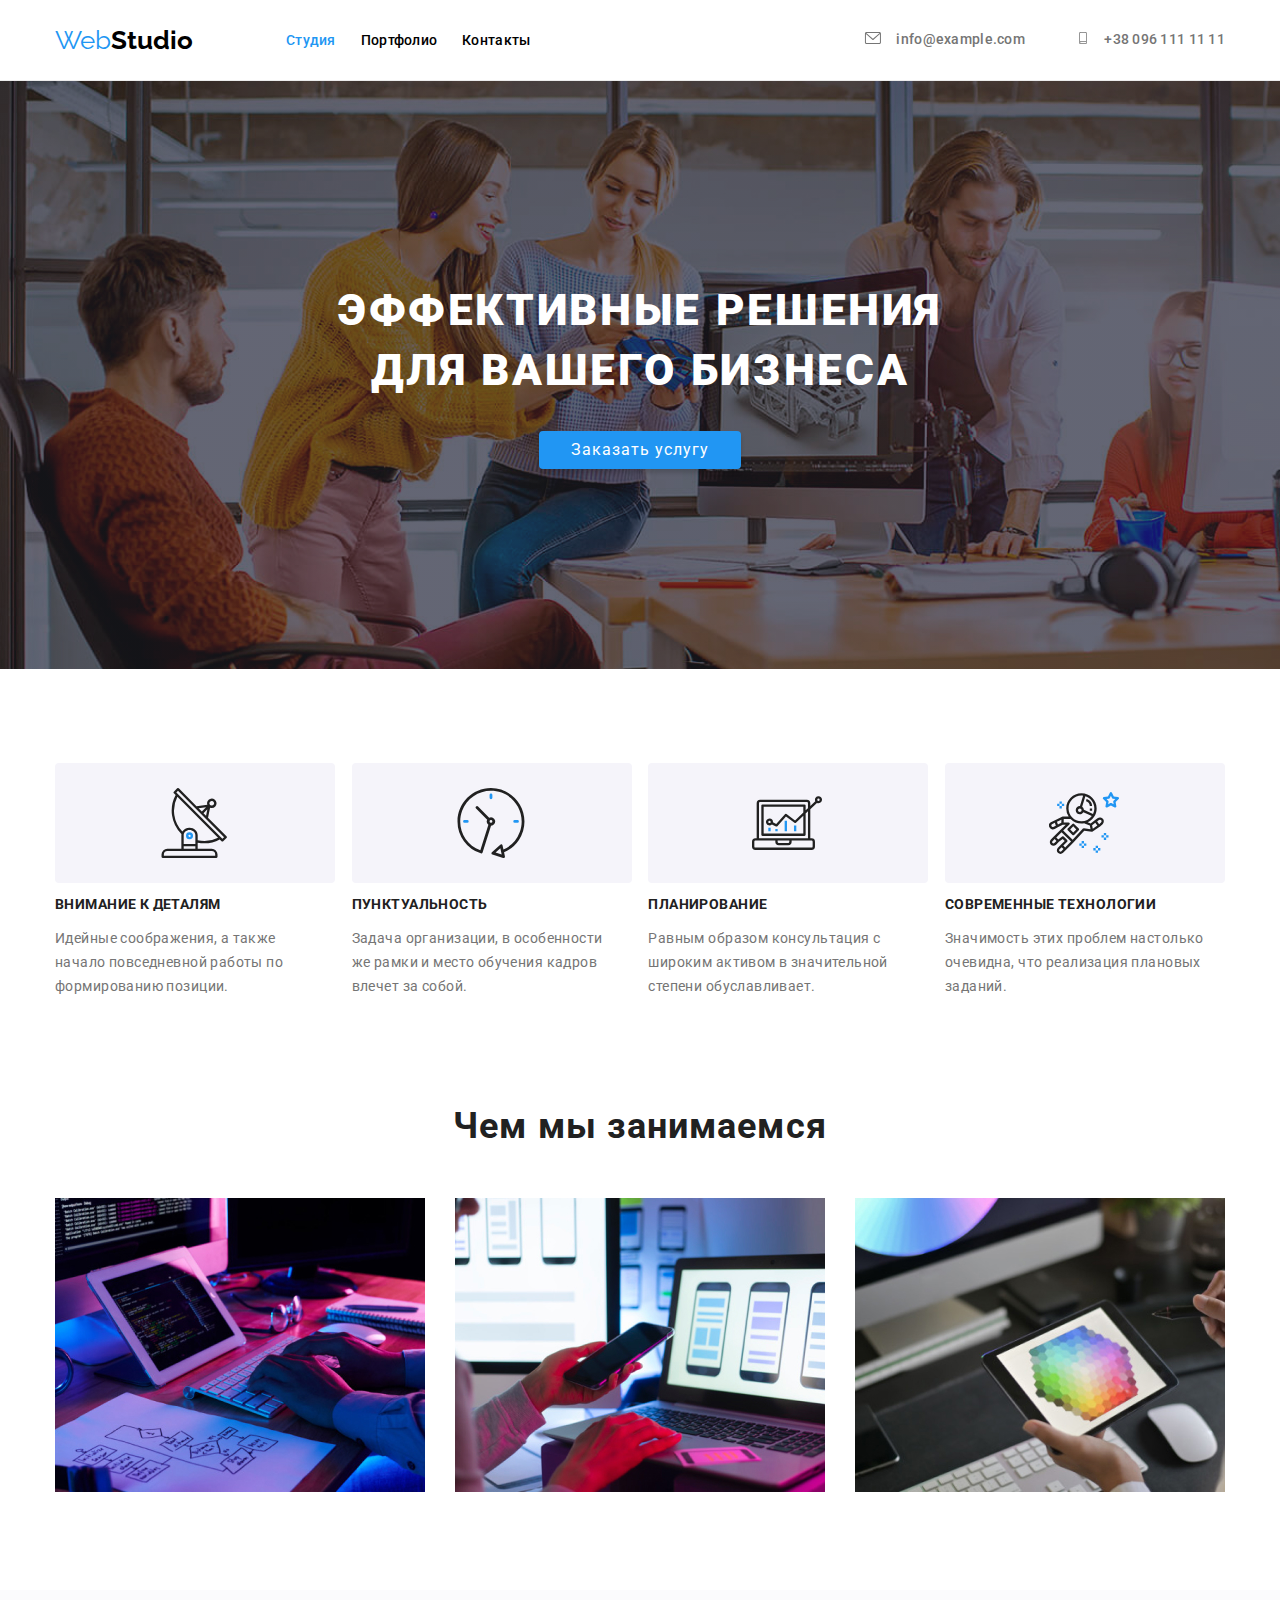
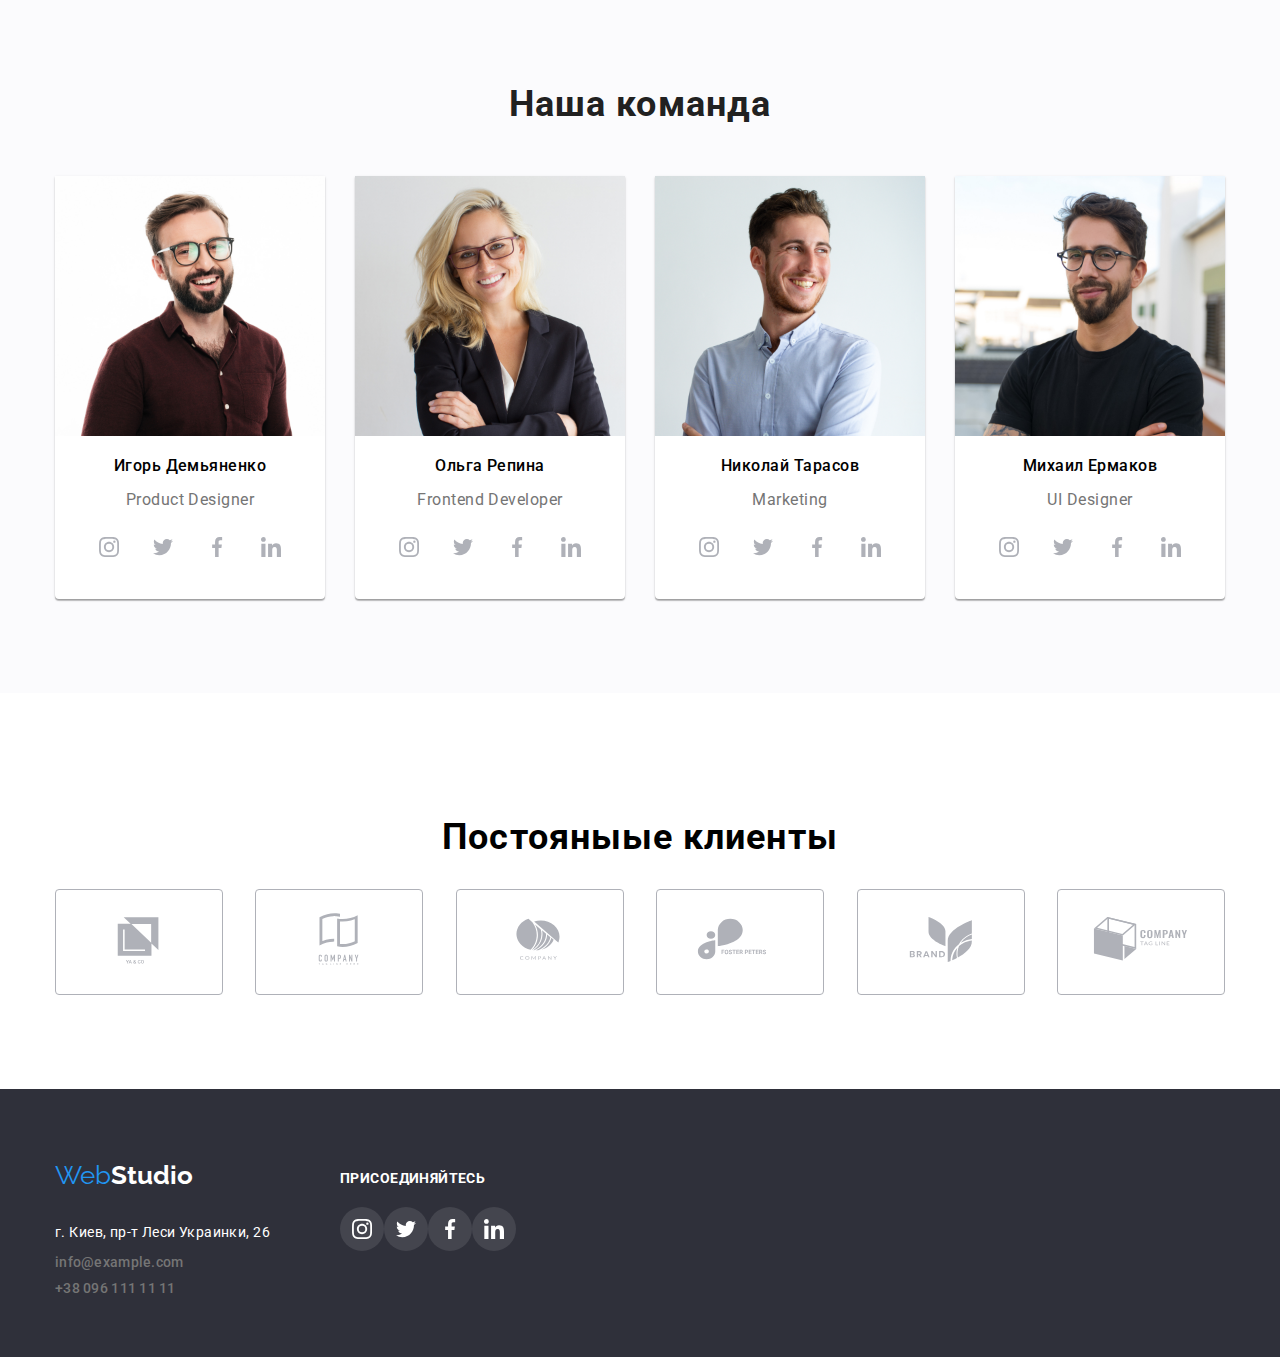
==== index.html @ 8122bf63 "клонировал 4 репозиторий" ====
<!DOCTYPE html>
<html lang="ru">
  <head>
    <meta charset="UTF-8" />
    <meta http-equiv="X-UA-Compatible" content="IE=edge" />
    <meta name="viewport" content="width=device-width, initial-scale=1.0" />
    <title>Document</title>
    <link rel="preconnect" href="https://fonts.googleapis.com" />
    <link rel="preconnect" href="https://fonts.gstatic.com" crossorigin />
    <link
      href="https://fonts.googleapis.com/css2?family=Raleway:wght@700&family=Roboto:wght@400;500;700;900&display=swap"
      rel="stylesheet"
    />
    <link
      rel="stylesheet"
      href="https://cdn.jsdelivr.net/npm/modern-normalize@1.1.0/modern-normalize.min.css"
    />
    <link rel="stylesheet" href="./css/style.css" />
  </head>

  <body>
    <header class="header">
      <div class="container header-container">
        <nav class="nav">
          <a class="logo" href="./index.html"
            ><span class="logo-text">Web</span>Studio</a
          >
          <ul class="nav-list">
            <li class="nav-item">
              <a class="nav-link active" href="./index.html">Студия</a>
            </li>
            <li class="nav-item">
              <a class="nav-link" href="./portfolio.html">Портфолио</a>
            </li>
            <li class="nav-item">
              <a class="nav-link" href="#">Контакты</a>
            </li>
          </ul>
        </nav>
        <ul class="header-contacts">
          <li class="header-contact">
            <a class="header-contact-link" href="mailto:info@example.com">
              <svg width="20px" height="12px" class="header-icon">
                <use href="./images/icons.svg#icon-masage"></use>
              </svg>
              info@example.com</a
            >
          </li>
          <li class="header-contact">
            <a class="header-contact-link" href="tel:+380961111111">
              <svg width="16px" height="12px" class="header-icon">
                <use href="./images/icons.svg#icon-smartphone"></use>
              </svg>
              +38 096 111 11 11</a
            >
          </li>
        </ul>
      </div>
    </header>
    <main>
      <section class="hero section">
        <div class="container">
          <h1 class="title">Эффективные решения для вашего бизнеса</h1>
          <button class="btn">Заказать услугу</button>
        </div>
      </section>
      <section class="section about-us">
        <div class="container">
          <ul class="about-us-list">
            <li class="about-us-items">
              <div class="about-scr">
                <svg width="70px" height="70px">
                  <use href="./images/icons.svg#icon-anten"></use>
                </svg>
              </div>
              <h3 class="about-us-title">Внимание к деталям</h3>
              <p class="about-us-text">
                Идейные соображения, а также начало повседневной работы по
                формированию позиции.
              </p>
            </li>
            <li class="about-us-items">
              <div class="about-scr">
                <svg width="70px" height="70px">
                  <use href="./images/icons.svg#icon-clock"></use>
                </svg>
              </div>
              <h3 class="about-us-title">Пунктуальность</h3>
              <p class="about-us-text">
                Задача организации, в особенности же рамки и место обучения
                кадров влечет за собой.
              </p>
            </li>
            <li class="about-us-items">
              <div class="about-scr">
                <svg width="70px" height="70px">
                  <use href="./images/icons.svg#icon-diagram"></use>
                </svg>
              </div>
              <h3 class="about-us-title">Планирование</h3>
              <p class="about-us-text">
                Равным образом консультация с широким активом в значительной
                степени обуславливает.
              </p>
            </li>
            <li class="about-us-items">
              <div class="about-scr">
                <svg width="70px" height="70px">
                  <use href="./images/icons.svg#icon-astronaut"></use>
                </svg>
              </div>
              <h3 class="about-us-title">Современные технологии</h3>
              <p class="about-us-text">
                Значимость этих проблем настолько очевидна, что реализация
                плановых заданий.
              </p>
            </li>
          </ul>
        </div>
      </section>
      <section class="section work">
        <div class="container">
          <h2 class="work-heading">Чем мы занимаемся</h2>
          <ul class="work-list">
            <li class="work-item">
              <img
                class="work-img"
                src="./images/1img.jpg"
                alt="img"
                width="370"
              />
            </li>
            <li class="work-item">
              <img
                class="work-img"
                src="./images/2img.jpg"
                alt="img"
                width="370"
              />
            </li>
            <li class="work-item">
              <img
                class="work-img"
                src="./images/img.jpg"
                alt="img"
                width="370"
              />
            </li>
          </ul>
        </div>
      </section>
      <section class="team section">
        <div class="container">
          <h2 class="team-heading">Наша команда</h2>
          <ul class="team-list">
            <li class="team-boxes">
              <img
                class="img-team"
                src="./images/face.jpg"
                alt="face"
                width="270"
              />
              <div class="team-link">
                <h3 class="team-names">Игорь Демьяненко</h3>
                <p class="team-position">Product Designer</p>

                <ul class="team-icons">
                  <li class="team-icon">
                    <a class="social-link" href="#">
                      <svg class="team-scr" width="20" height="20">
                        <use
                          href="./images/icons.svg#icon-instagram"
                        ></use></svg
                    ></a>
                  </li>
                  <li class="team-icon">
                    <a class="social-link" href="#">
                      <svg class="team-scr" width="20" height="20">
                        <use href="./images/icons.svg#icon-twitter"></use></svg
                    ></a>
                  </li>
                  <li class="team-icon">
                    <a class="social-link" href="">
                      <svg class="team-scr" width="20" height="20">
                        <use href="./images/icons.svg#icon-facebook"></use></svg
                    ></a>
                  </li>
                  <li class="team-icon">
                    <a class="social-link" href=""
                      ><svg class="team-scr" width="20" height="20">
                        <use href="./images/icons.svg#icon-linkedin"></use>
                      </svg>
                    </a>
                  </li>
                </ul>
              </div>
            </li>
            <li class="team-boxes">
              <img
                class="img-team"
                src="./images/face1.jpg"
                alt="face"
                width="270"
              />
              <div class="team-link">
                <h3 class="team-names">Ольга Репина</h3>
                <p class="team-position">Frontend Developer</p>

                <ul class="team-icons">
                  <li class="team-icon">
                    <a class="social-link" href="#">
                      <svg class="team-scr" width="20" height="20">
                        <use
                          href="./images/icons.svg#icon-instagram"
                        ></use></svg
                    ></a>
                  </li>
                  <li class="team-icon">
                    <a class="social-link" href="#">
                      <svg class="team-scr" width="20" height="20">
                        <use href="./images/icons.svg#icon-twitter"></use></svg
                    ></a>
                  </li>
                  <li class="team-icon">
                    <a class="social-link" href="">
                      <svg class="team-scr" width="20" height="20">
                        <use href="./images/icons.svg#icon-facebook"></use></svg
                    ></a>
                  </li>
                  <li class="team-icon">
                    <a class="social-link" href=""
                      ><svg class="team-scr" width="20" height="20">
                        <use href="./images/icons.svg#icon-linkedin"></use>
                      </svg>
                    </a>
                  </li>
                </ul>
              </div>
            <li class="team-boxes boxes">
              <img
                class="img-team"
                src="./images/face2.jpg"
                alt="face"
                width="270"
              />
              <div class="team-link">
                <h3 class="team-names">Николай Тарасов</h3>
                <p class="team-position">Marketing</p>
                <ul class="team-icons">
                  <li class="team-icon">
                    <a class="social-link" href="#">
                      <svg class="team-scr" width="20" height="20">
                        <use
                          href="./images/icons.svg#icon-instagram"
                        ></use></svg
                    ></a>
                  </li>
                  <li class="team-icon">
                    <a class="social-link" href="#">
                      <svg class="team-scr" width="20" height="20">
                        <use href="./images/icons.svg#icon-twitter"></use></svg
                    ></a>
                  </li>
                  <li class="team-icon">
                    <a class="social-link" href="">
                      <svg class="team-scr" width="20" height="20">
                        <use href="./images/icons.svg#icon-facebook"></use></svg
                    ></a>
                  </li>
                  <li class="team-icon">
                    <a class="social-link" href=""
                      ><svg class="team-scr" width="20" height="20">
                        <use href="./images/icons.svg#icon-linkedin"></use>
                      </svg>
                    </a>
                  </li>
                </ul>
              </div>
            </li>
            <li class="team-boxes">
              <img
                class="img-team"
                src="./images/face3.jpg"
                alt="face"
                width="270"
              />
              <div class="team-link">
                <h3 class="team-names">Михаил Ермаков</h3>
                <p class="team-position">UI Designer</p>
                <ul class="team-icons">
                  <li class="team-icon">
                    <a class="social-link" href="#">
                      <svg class="team-scr" width="20" height="20">
                        <use
                          href="./images/icons.svg#icon-instagram"
                        ></use></svg
                    ></a>
                  </li>
                  <li class="team-icon">
                    <a class="social-link" href="#">
                      <svg class="team-scr" width="20" height="20">
                        <use href="./images/icons.svg#icon-twitter"></use></svg
                    ></a>
                  </li>
                  <li class="team-icon">
                    <a class="social-link" href="">
                      <svg class="team-scr" width="20" height="20">
                        <use href="./images/icons.svg#icon-facebook"></use></svg
                    ></a>
                  </li>
                  <li class="team-icon">
                    <a class="social-link" href=""
                      ><svg class="team-scr" width="20" height="20">
                        <use href="./images/icons.svg#icon-linkedin"></use>
                      </svg>
                    </a>
                  </li>
                </ul>
              </div>
            </li>
            </li>
            </ul>
        </div>
      </section>
      <section class="section">
        <div class="container">
          <h2 class="client">Постояныые клиенты</h2>
          <ul class="client-list">
            <li class="client-icons">
              <svg width="106" height="60" class="clients-logo">
                <use href="./images/icons.svg#icon-logo-1"></use>
              </svg>
            </li>
            <li class="client-icons">
              <svg width="106" height="60" class="clients-logo">
                <use href="./images/icons.svg#icon-logo-2"></use>
              </svg>
            </li>
            <li class="client-icons">
              <svg width="106" height="60" class="clients-logo">
                <use href="./images/icons.svg#icon-logo-3"></use>
              </svg>
            </li>
            <li class="client-icons">
              <svg width="106" height="60" class="clients-logo">
                <use href="./images/icons.svg#icon-logo-4"></use>
              </svg>
            </li>
            <li class="client-icons">
              <svg width="106" height="60" class="clients-logo">
                <use href="./images/icons.svg#icon-logo-5"></use>
              </svg>
            </li>
            <li class="client-icons">
              <svg width="106" height="60" class="clients-logo">
                <use href="./images/icons.svg#icon-logo-6"></use>
              </svg>
            </li>
          </ul>
        </div>
      </section>
    </main>
    <footer class="footer">
      <div class="container footer-container">
        <div>
          <a class="footer-logo" href="/index.html"
            ><span class="logo-text">Web</span>Studio</a
          >
          <address class="footer-address">
            <p class="footer-map">г. Киев, пр-т Леси Украинки, 26</p>
            <a class="footer-contacts" href="mailto:info@example.com"
              >info@example.com</a
            >
            <a class="footer-contacts" href="tel:+380961111111"
              >+38 096 111 11 11</a
            >
          </address>
        </div>
        <div class="footer-link-section">
          <h2 class="footer-join">присоединяйтесь</h2>
          <ul class="footer-link">
            <li class="footer-social-icon">
              <a class="footer-social-link" href="#">
                <svg class="team-scr" width="20" height="20">
                  <use href="./images/icons.svg#icon-instagram"></use></svg
              ></a>
            </li>
            <li class="footer-social-icon">
              <a class="footer-social-link" href="#">
                <svg class="team-scr" width="20" height="20">
                  <use href="./images/icons.svg#icon-twitter"></use></svg
              ></a>
            </li>
            <li class="footer-social-icon">
              <a class="footer-social-link" href="#">
                <svg class="team-scr" width="20" height="20">
                  <use href="./images/icons.svg#icon-facebook"></use></svg
              ></a>
            </li>
            <li class="footer-social-icon">
              <a class="footer-social-link" href="#"
                ><svg class="team-scr" width="20" height="20">
                  <use href="./images/icons.svg#icon-linkedin"></use>
                </svg>
              </a>
            </li>
          </ul>
        </div>
      </div>
    </footer>
  </body>
</html>
---- css/style.css ----
body {
  font-family: Roboto, sans-serif, raleway;
  background-color: white;
}

ul {
  margin: 0;
  padding: 0;
  list-style: none;
}

.footer {
  background-color: #2f303a;
  padding: 60px 0;
}

/* общие стили для одинаковых элементов */
.section {
  padding-top: 94px;
  padding-bottom: 94px;
}

.container {
  margin-right: auto;
  margin-left: auto;
  width: 1200px;
  padding-left: 15px;
  padding-right: 15px;
}

.hero {
  background-color: #2f303a;
  padding-top: 200px;
  padding-bottom: 200px;

  background-image: url(../images/backgound.jpg);
  background-image: linear-gradient(
      to right,
      rgba(48, 49, 59, 0.4),
      rgba(47, 48, 58, 0.4)
    ),
    url(../images/backgound.jpg);

  background-repeat: no-repeat;
  background-size: 1600px 600px;
}

header {
  border-bottom: 1px solid #ececec;

}

header{
  border-bottom: 1px solid #ECECEC;

}

/* button styles start */
.btn {
  display: block;
  margin: 0 auto;

  padding-left: 32px;
  padding-right: 32px;
  padding-top: 10px;
  padding-bottom: 10px;

  font-family: inherit;
  letter-spacing: 0.06em;
  color: white;

  background: #2196f3;
  box-shadow: 0px 4px 4px rgba(0, 0, 0, 0.15);
  border-radius: 4px;
  font-size: 16px;

  

  cursor: pointer;
  border: none;
}

.portfolio-buttons li + li {
  margin-left: 8px;
}

.portfolio-buttons {
  display: flex;
  justify-content: center;
  margin: 0px;
  padding: 0px;
  margin-bottom: 50px;
}

.portfolio-button {
  margin-left: 8px;

  font-family: inherit;
  font-weight: 500;
  font-size: 16px;
  line-height: 1.62;
  text-align: center;
  letter-spacing: 0.03em;
  color: #212121;

  padding-left: 22px;
  padding-right: 22px;
  padding-top: 6px;
  padding-bottom: 6px;

  background: #f5f4fa;
  border-radius: 4px;
  border: none;
  cursor: pointer;
}
.portfolio-button:hover,
.portfolio-button:focus {
  background-color: #2196f3;
  color: #ffffff;
}
.actived {
  background-color: #2196f3;
  color: white;
}

.ac
/* button styles end */

/* header start */
.header {
  border: 1px solid #ececec;
  margin-bottom: 0px;
}

.header-container {
  display: flex;
}

.nav {
  display: flex;
  align-items: center;
}

.logo {
  color: black;
  font-family: Raleway;
  font-style: normal;
  font-weight: bold;
  font-size: 26px;
  line-height: 2;
  text-decoration: none;
  margin-right: 93px;
}

.logo-text {
  color: #2196f3;
  font-weight: 400;
  letter-spacing: 0.03;
  font-size: 26px;
  line-height: 1, 19;
}

.nav-item {
  padding-top: 18px;
  padding-bottom: 18px;
}
.nav-item:not(:last-child) {
  margin-right: 25px;
}

.nav-list {
  display: flex;
}

.nav-link {
  color: black;
  text-decoration: none;
  font-family: Roboto;
  font-style: normal;
  font-weight: 500;
  letter-spacing: 0.02em;
  font-size: 14px;
  line-height: 1.14;
  padding: 30px 0;
}
.nav-link:hover,
.nav-link:focus {
  color: #2196f3;
}

.active {
  color: #2196f3;
}

.header-contacts {
  display: flex;
  margin-left: auto;
}
.header-icon {
  margin-right: 10px;
  fill: currentColor;
}

.header-contact-link {
  font-weight: 500;
  font-size: 14px;
  line-height: 1.14;
  letter-spacing: 0.02em;
  display: block;
  color: #757575;
  text-decoration: none;
  text-align: center;
  padding: 32px 0;
  margin-left: 50px;
}

.header-contact-link:hover {
  color: #2196f3;
}

/* hero start */
.title {
  font-family: Roboto;
  font-style: normal;
  font-weight: 900;
  font-size: 44px;
  line-height: 1.36;
  text-align: center;
  letter-spacing: 0.06em;
  text-transform: uppercase;
  color: #ffffff;
  width: 696px;
  margin: 0;
  margin-bottom: 30px;
  margin-left: auto;
  margin-right: auto;
}
/* hero end */

/* about us start*/

.about-us-list {
  display: flex;
  justify-content: center;
  margin-left: 50px;
  margin: 0px;
  padding: 0px;
  justify-content: space-between;
}
.about-scr {
  background-color: #f5f4fa;

  padding-top: 25px;
  padding-bottom: 25px;
  padding-left: 104px;
  padding-right: 104px;
  border-radius: 4px;
  max-height: 120px;
}

.about-us-title {
  font-size: 14px;
  line-height: 1.14;
  letter-spacing: 0.03em;
  text-transform: uppercase;
  font-weight: 700;

  color: #212121;
}
.about-us-text {
  font-size: 14px;
  line-height: 1.7;
  letter-spacing: 0.03em;
  font-weight: 400;
  margin-right: 10px;
  width: 270px;

  color: #757575;
}

/* about us end */

/* work start */

.work {
  padding-top: 0px;
}
.work-heading,
.team-heading {
  /* обьеденить с тим хединг */
  font-size: 36px;
  line-height: 1.16;
  text-align: center;
  letter-spacing: 0.03em;
  margin: 0px;
  color: #212121;
  margin-bottom: 50px;
}
.work-list {
  display: flex;
  justify-content: space-between;
}

/* work end */

/* team start */

.team {
  background-color: #f5f4fa5d;
  padding-bottom: 94px;
}
.team-list {
  display: flex;
  margin: 0px;
  padding: 0px;
  justify-content: space-between;
}
.team-boxes {
  background: #ffffff;
  box-shadow: 0px 1px 3px rgba(0, 0, 0, 0.12), 0px 1px 1px rgba(0, 0, 0, 0.14),
    0px 2px 1px rgba(0, 0, 0, 0.2);
  border-radius: 0px 0px 4px 4px;
  text-align: center;
  margin: 0px;
}
.boxes:last-child {
  margin: 0px;
}
.team-names {
  font-family: Roboto;
  font-style: normal;
  font-weight: 500;
  font-size: 16px;
  line-height: 1, 18;
  letter-spacing: 0.03em;
}
.team-position {
  font-family: Roboto;
  font-style: normal;
  font-weight: normal;
  font-size: 16px;
  line-height: 1, 18;
  letter-spacing: 0.03em;
  color: #757575;
}

.team-icons {
  display: flex;
  justify-content: center;
}
.team-icon:not(:last-child) {
  margin-right: 10px;
}

.social-link {
  border-radius: 50%;
  fill: #afb1b8;
  width: 44px;
  height: 44px;
  display: flex;
  align-items: center;
  justify-content: center;
}
.team-link {
  padding-bottom: 30px;
}

.social-link:hover {
  background-color: #2196f3;
  fill: #ffffff;
}

/* team end */

/* clients start */


.client {
  font-family: Roboto;
  font-style: normal;
  font-weight: bold;
  font-size: 36px;
  line-height: 1.16;
  text-align: center;
  letter-spacing: 0.03em;
}

.clients-logo {
  fill: #afb1b8;
}

.clients-logo:hover {
  fill: #2196f3;
}

.client-icons {
  border: 1px solid #afb1b8;
  box-sizing: border-box;
  border-radius: 4px;
  padding-top: 20px;
  padding-bottom: 20px;
  padding-left: 30px;
  padding-right: 30px;
}
.client-list {
  display: flex;
  justify-content: center;
  justify-content: space-between;
}

/* clients end */

/* footer start */

.footer-logo {
  color: white;
  font-family: Raleway;
  margin-bottom: 20px;
  font-weight: bold;
  font-size: 26px;
  line-height: 2;
  text-decoration: none;
  display: block;
}

.footer-map {
  margin: 0;
}
.footer-address {
  color: white;
  font-family: Roboto;
  font-style: normal;
  font-weight: normal;
  font-size: 14px;
  line-height: 1.71;
  letter-spacing: 0.03em;
}
.footer-contacts {
  font-weight: 500;
  font-size: 14px;
  line-height: 1.14;
  letter-spacing: 0.02em;
  display: block;
  margin-top: 10px;
  color: #757575;
  text-decoration: none;
}
.footer-contacts:hover {
  color: #2196f3;
}
.footer-container {
  display: flex;
}
.footer-join {
  font-style: normal;
  font-weight: bold;
  font-size: 14px;
  line-height: 1.14;
  letter-spacing: 0.03em;
  text-transform: uppercase;

  color: #ffffff;

  margin-bottom: 20px;
  padding-top: 10px;
}

.footer-link {
  display: flex;
}

.footer-link-section {
  margin-left: 70px;
}

.footer-icon {
  margin-right: 10px;
  fill: rgba(255, 255, 255, 0.1);
}

.footer-social-link {
  border-radius: 50%;
  fill: #ffffff;
  background-color: rgba(255, 255, 255, 0.1);
  width: 44px;
  height: 44px;
  display: flex;
  align-items: center;
  justify-content: center;
}

.footer-social-link:hover {
  background-color: #2196f3;
  fill: #ffffff;
}

/* footer end */

/* portfolio */

.portfolio {
  justify-content: center;
}
.portfolio-list {
  display: inline-flex;
  flex-wrap: wrap;
  justify-content: center;
  margin: 0px;
  padding: 0px;
}
.portfolio-box {
  margin-right: 30px;
  background: #ffffff;
  border: 1px solid #eeeeee;
  box-sizing: border-box;
  width: 370px;
  height: 404px;
}

.portfolio-box:hover {
  box-shadow: 0px 1px 1px rgba(0, 0, 0, 0.12), 0px 4px 4px rgba(0, 0, 0, 0.06),
    1px 4px 6px rgba(0, 0, 0, 0.16);
}

.portfolio-box:nth-child(3n) {
  margin-right: 0px;
}
.portfolio-box:nth-child(-n + 6) {
  margin-bottom: 30px;
}
.list {
  font-size: 18px;
  line-height: 2, 0;
  letter-spacing: 0.06em;
  color: #212121;
  margin-left: 24px;
  margin-bottom: 2px;
}
.items {
  font-size: 16px;
  line-height: 1, 9;
  letter-spacing: 0.03em;
  margin-left: 24px;
  color: #757575;
  margin-top: 2px;
  margin-bottom: 20px;
}

/* portfolio end */
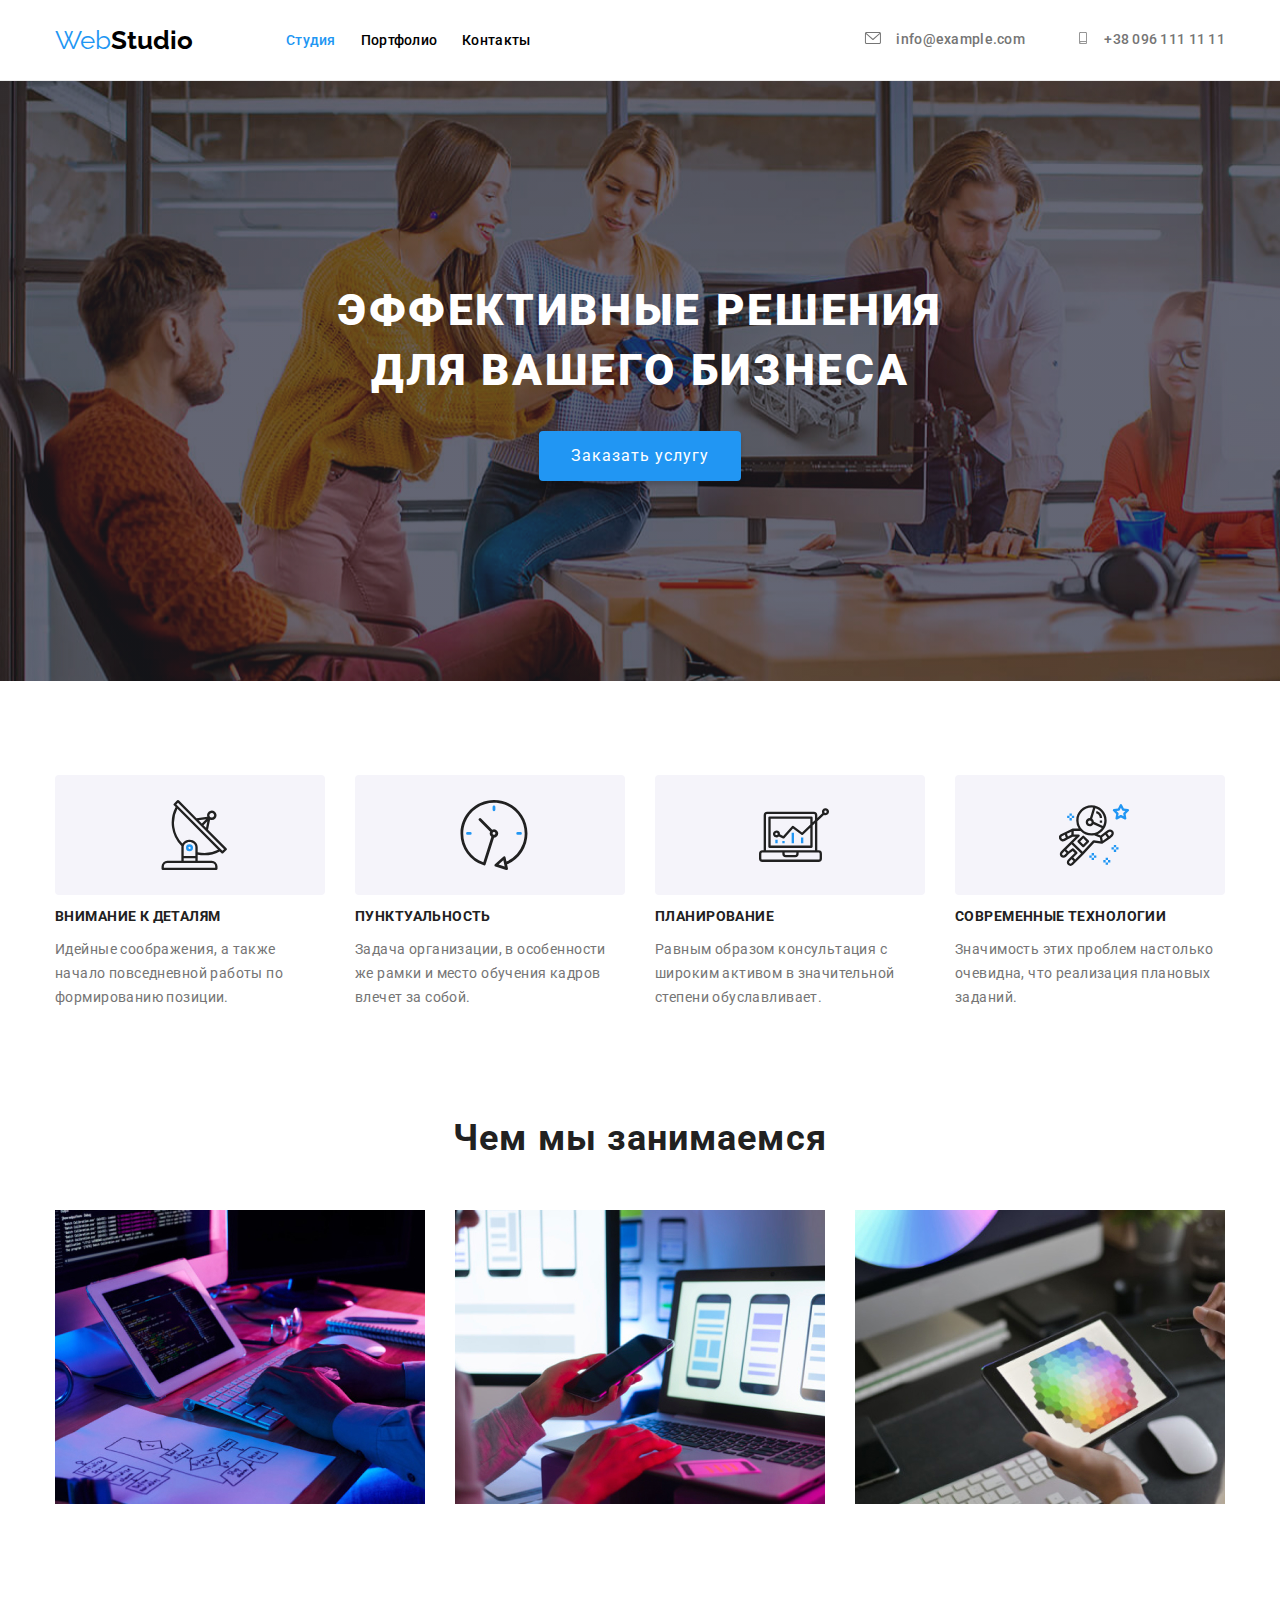
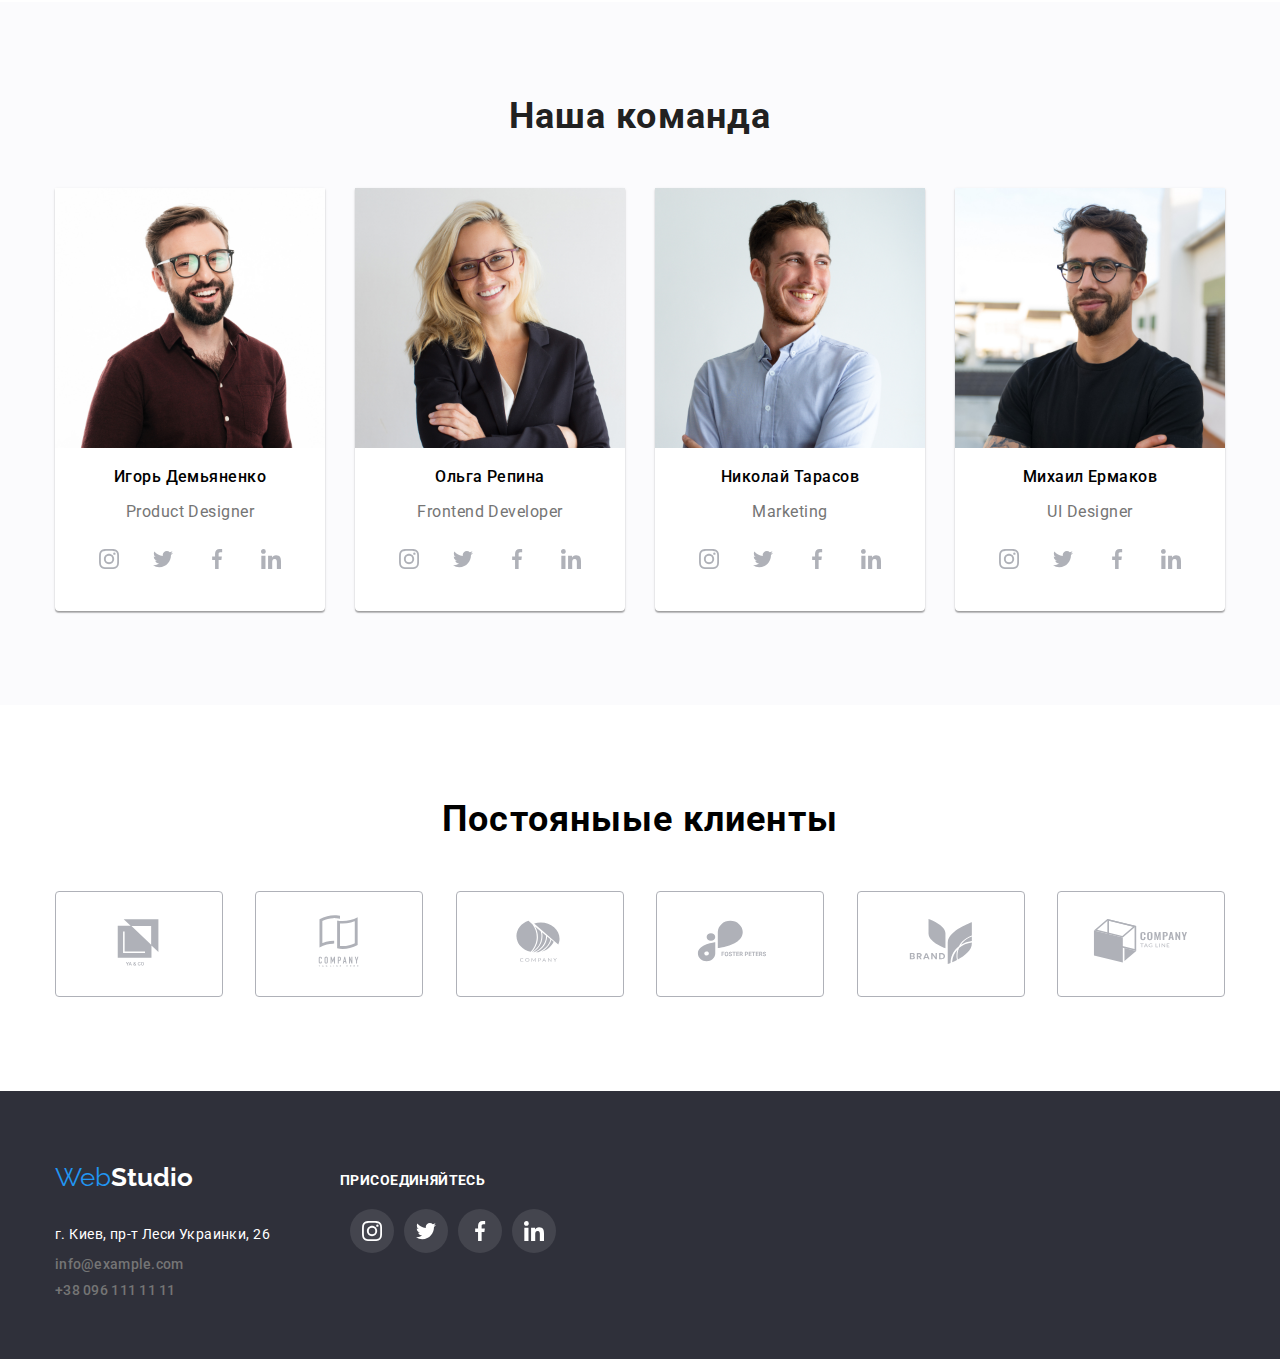
==== commit 06eb735a: "правки" ====
--- a/index.html
+++ b/index.html
@@ -122,14 +122,16 @@
         <div class="container">
           <h2 class="work-heading">Чем мы занимаемся</h2>
           <ul class="work-list">
-            <li class="work-item">
-              <img
-                class="work-img"
+           <div class="work-box"> <li class="work-item">
+              <img class="work-img"
                 src="./images/1img.jpg"
                 alt="img"
                 width="370"
               />
-            </li>
+              
+            </li>
+          </div>
+          
             <li class="work-item">
               <img
                 class="work-img"
--- a/css/style.css
+++ b/css/style.css
@@ -72,9 +72,9 @@
   background: #2196f3;
   box-shadow: 0px 4px 4px rgba(0, 0, 0, 0.15);
   border-radius: 4px;
+
   font-size: 16px;
-
-  
+  line-height: 1.87;  
 
   cursor: pointer;
   border: none;
@@ -256,6 +256,8 @@
   padding-right: 104px;
   border-radius: 4px;
   max-height: 120px;
+  margin: 0auto;
+  width: 270px;
 }
 
 .about-us-title {
@@ -383,6 +385,8 @@
   line-height: 1.16;
   text-align: center;
   letter-spacing: 0.03em;
+  margin: 0px;
+  margin-bottom: 50px;
 }
 
 .clients-logo {
@@ -547,3 +551,14 @@
 }
 
 /* portfolio end */
+
+.footer-social-icon{
+  margin-left: 10px;
+}
+
+.about-us-items:not(:last-child){
+  margin-right: 30px;
+}
+.about-us-items{
+  max-width: 270px;
+}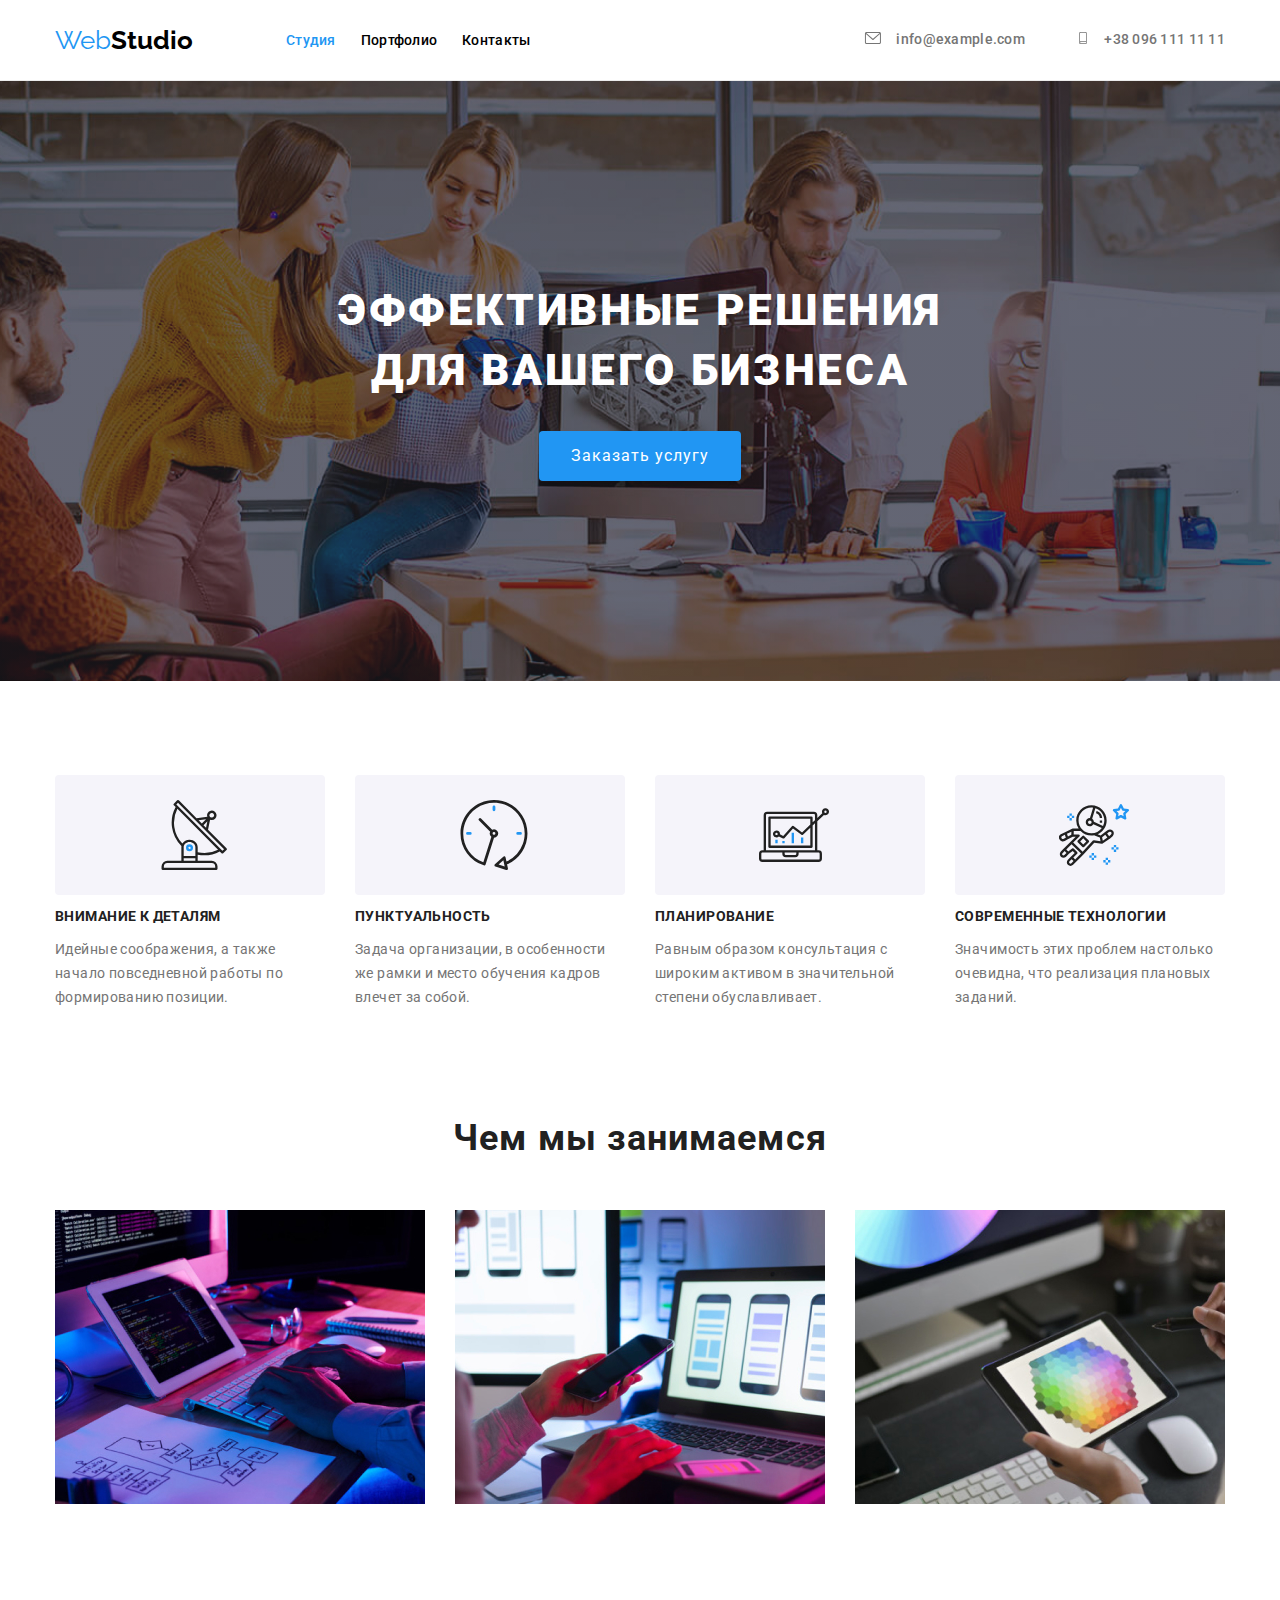
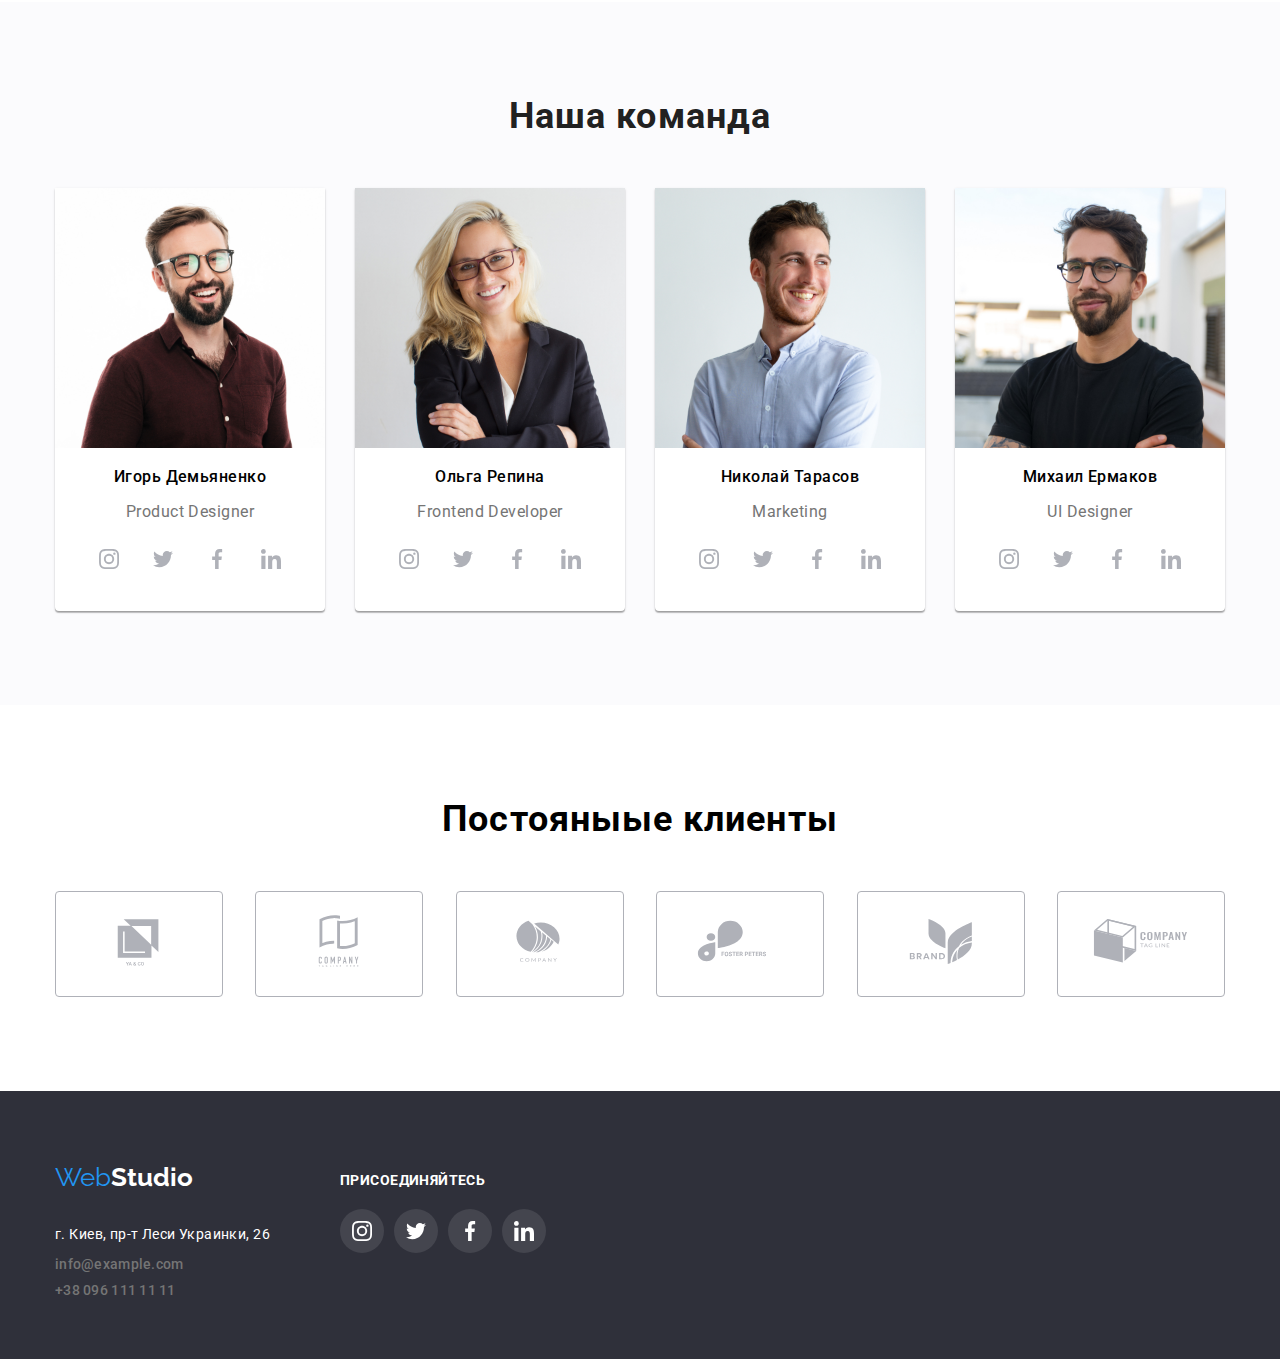
==== commit 43b75761: "правки" ====
--- a/index.html
+++ b/index.html
@@ -411,4 +411,4 @@
       </div>
     </footer>
   </body>
-</html>
+  </html>--- a/css/style.css
+++ b/css/style.css
@@ -32,7 +32,8 @@
   background-color: #2f303a;
   padding-top: 200px;
   padding-bottom: 200px;
-
+margin-left: auto;
+margin-right:auto ;
   background-image: url(../images/backgound.jpg);
   background-image: linear-gradient(
       to right,
@@ -43,6 +44,7 @@
 
   background-repeat: no-repeat;
   background-size: 1600px 600px;
+  background-position: center;
 }
 
 header {
@@ -552,7 +554,7 @@
 
 /* portfolio end */
 
-.footer-social-icon{
+.footer-social-icon:not(:first-child){
   margin-left: 10px;
 }
 
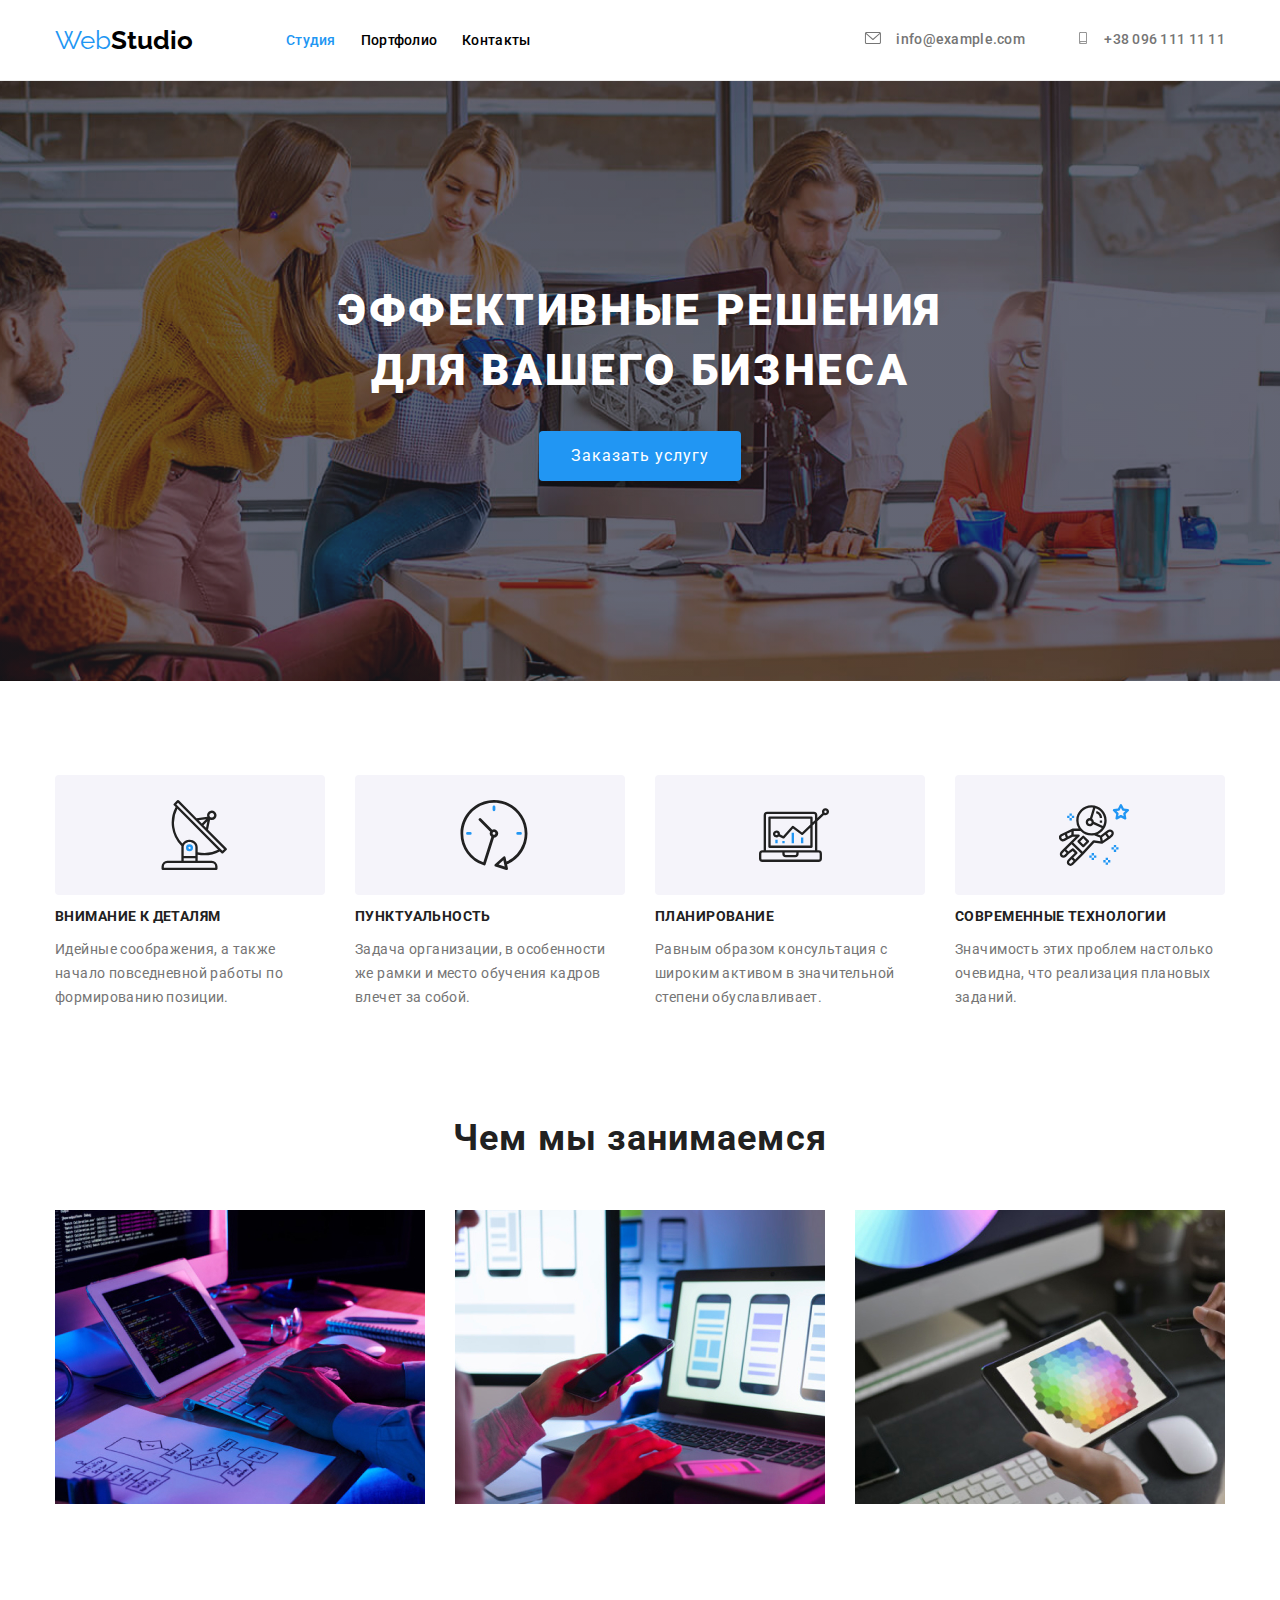
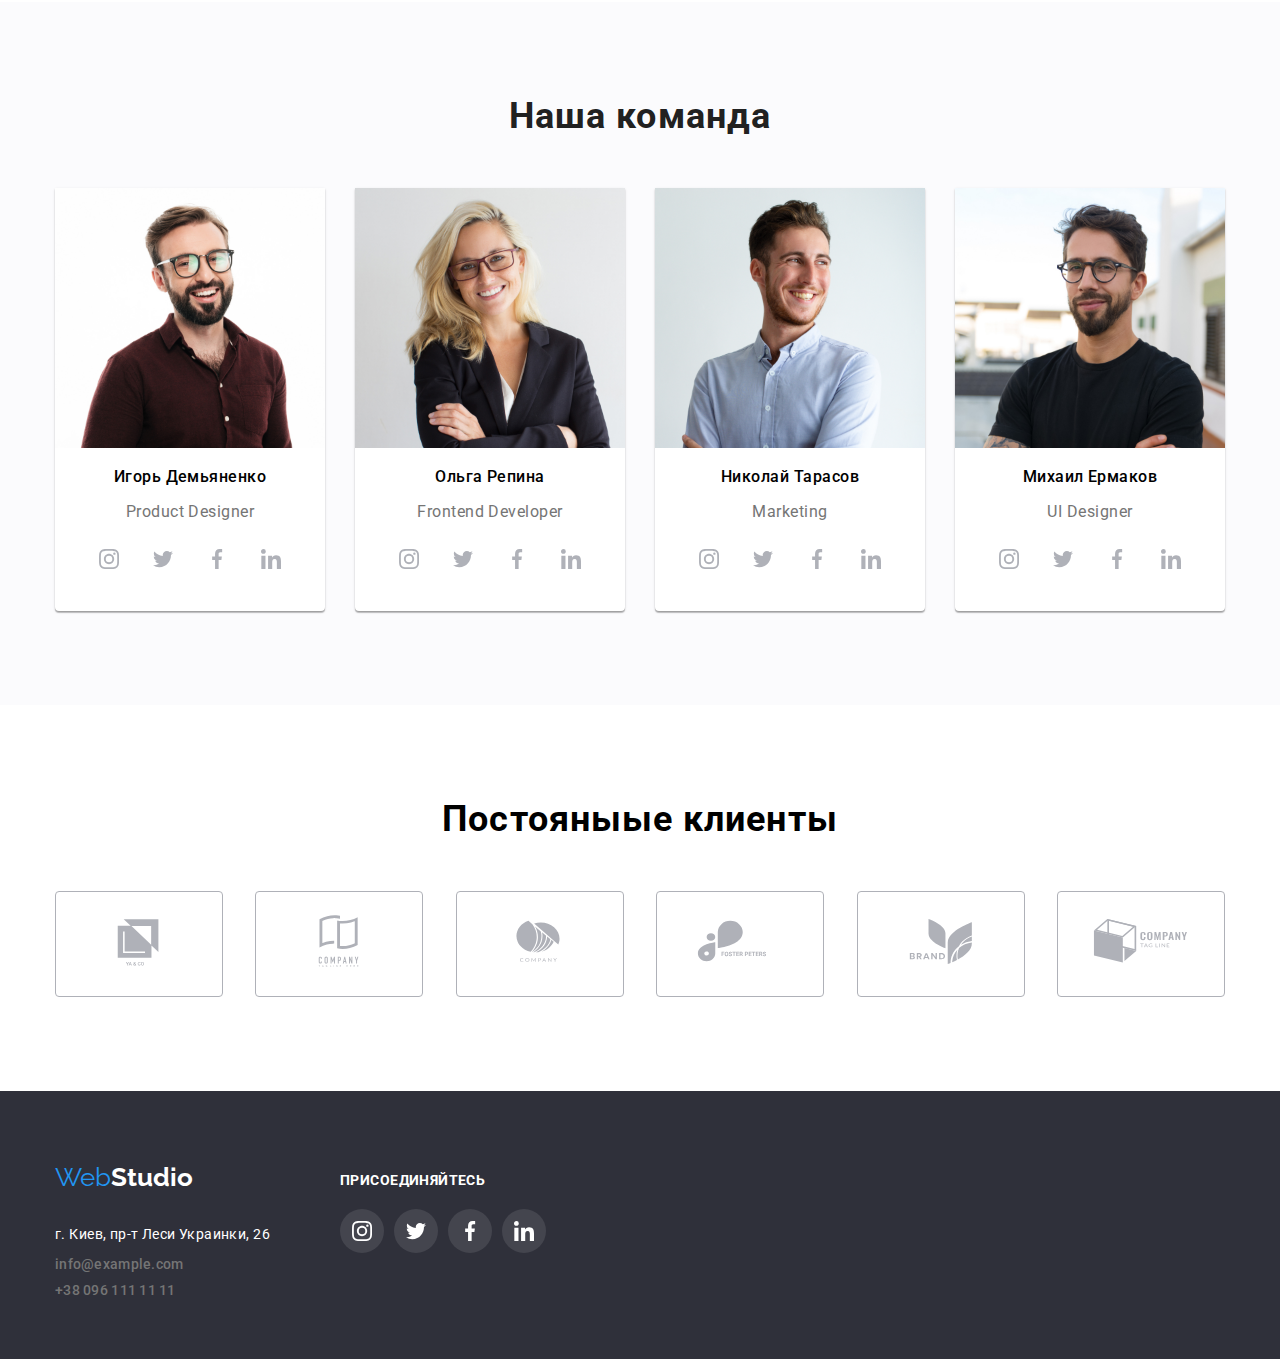
==== commit e392e4c2: "Add files via upload" ====
--- a/index.html
+++ b/index.html
@@ -122,7 +122,8 @@
         <div class="container">
           <h2 class="work-heading">Чем мы занимаемся</h2>
           <ul class="work-list">
-           <div class="work-box"> <li class="work-item">
+           
+              <li class="work-item">
               <img class="work-img"
                 src="./images/1img.jpg"
                 alt="img"
@@ -130,7 +131,7 @@
               />
               
             </li>
-          </div>
+         
           
             <li class="work-item">
               <img
@@ -236,8 +237,10 @@
                       </svg>
                     </a>
                   </li>
+                
                 </ul>
               </div>
+              </li>
             <li class="team-boxes boxes">
               <img
                 class="img-team"
@@ -319,7 +322,7 @@
                   </li>
                 </ul>
               </div>
-            </li>
+            
             </li>
             </ul>
         </div>
--- a/css/style.css
+++ b/css/style.css
@@ -43,7 +43,8 @@
     url(../images/backgound.jpg);
 
   background-repeat: no-repeat;
-  background-size: 1600px 600px;
+  max-width: 1600px;
+  padding-top: 200px;
   background-position: center;
 }
 
@@ -397,6 +398,7 @@
 
 .clients-logo:hover {
   fill: #2196f3;
+  border: 1px solid #ffffff;
 }
 
 .client-icons {
@@ -407,6 +409,11 @@
   padding-bottom: 20px;
   padding-left: 30px;
   padding-right: 30px;
+}
+
+.client-icons:hover{
+  border: 1px solid #2196f3;
+  fill: #2196f3;
 }
 .client-list {
   display: flex;
@@ -563,4 +570,4 @@
 }
 .about-us-items{
   max-width: 270px;
-}+}
